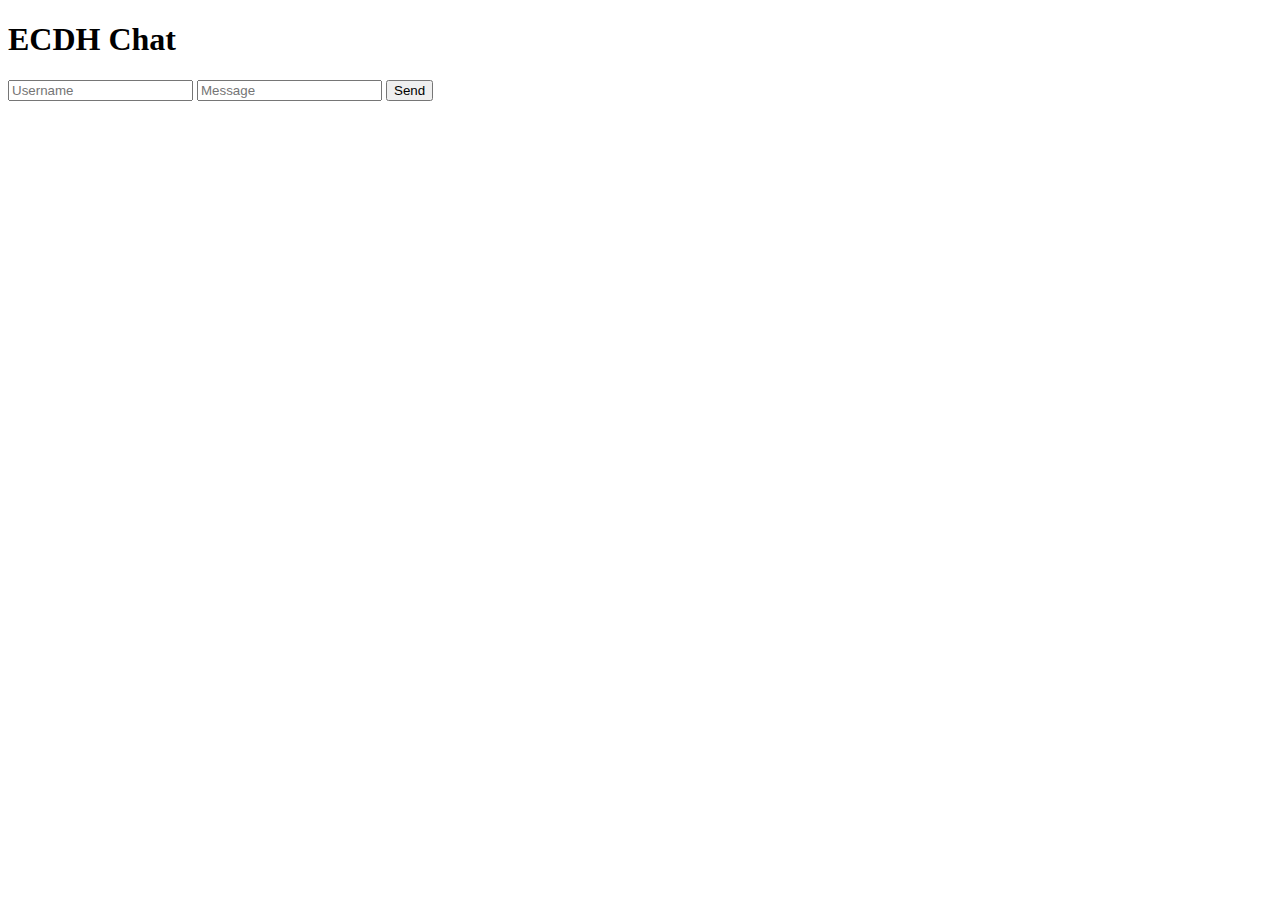
==== index.html @ b6a7b6bc "Update index.html" ====
<!-- index.html -->
<!DOCTYPE html>
<html>
<head>
  <title>Chat</title>
  <link rel="stylesheet" href="css/style.css">
</head>
<body>
  <h1>ECDH Chat</h1>
  <input id="username" type="text" placeholder="Username">
  <input id="message" type="text" placeholder="Message">
  <button id="send">Send</button>
  <div id="chat-log"></div>

  <script src="js/script.js"></script>
</body>
</html>
---- css/style.css ----

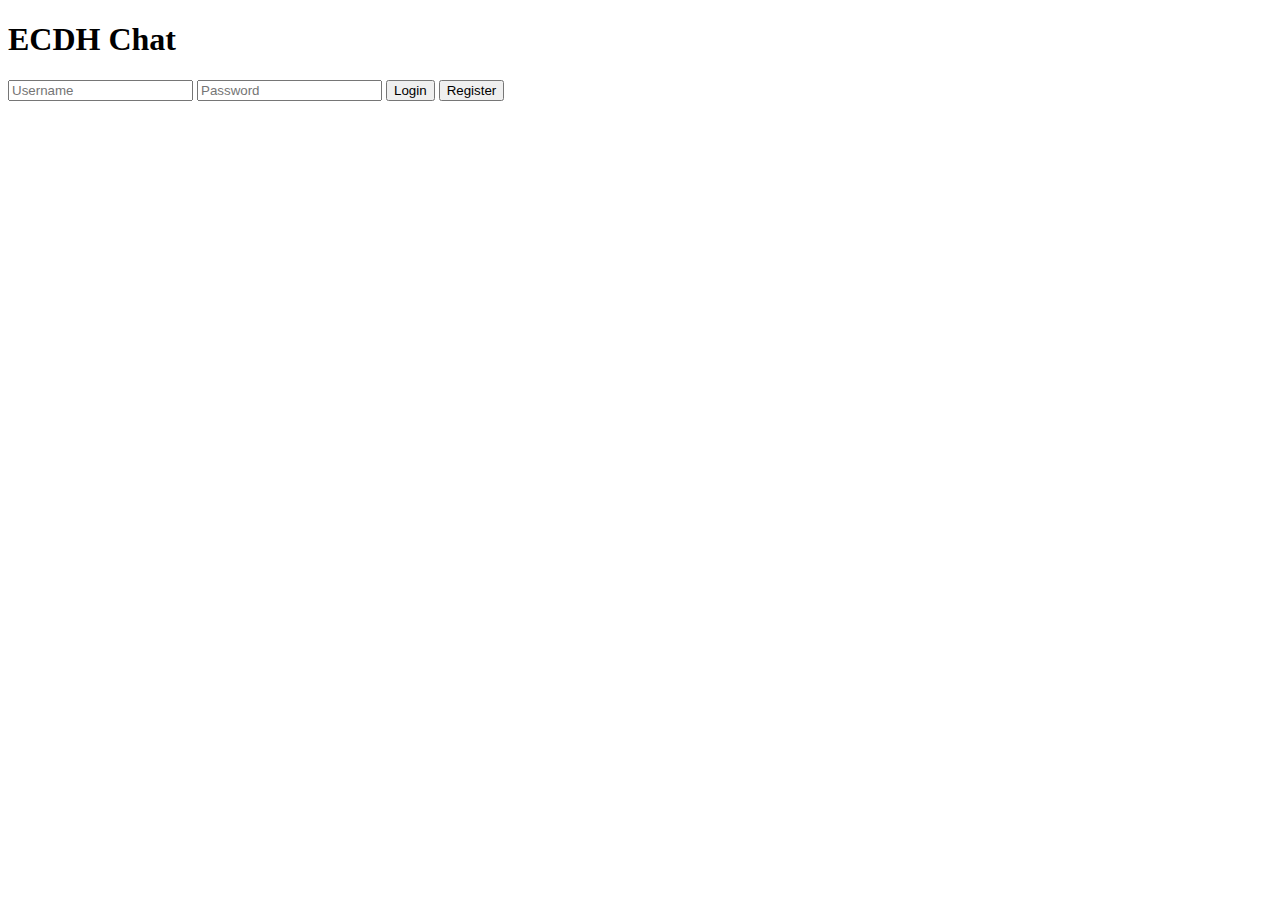
==== commit 19ada95b: "Update index.html" ====
--- a/index.html
+++ b/index.html
@@ -8,8 +8,9 @@
 <body>
   <h1>ECDH Chat</h1>
   <input id="username" type="text" placeholder="Username">
-  <input id="message" type="text" placeholder="Message">
-  <button id="send">Send</button>
+  <input id="password" type="password" placeholder="Password">
+  <button id="login">Login</button>
+  <button id="register">Register</button>
   <div id="chat-log"></div>
 
   <script src="js/script.js"></script>
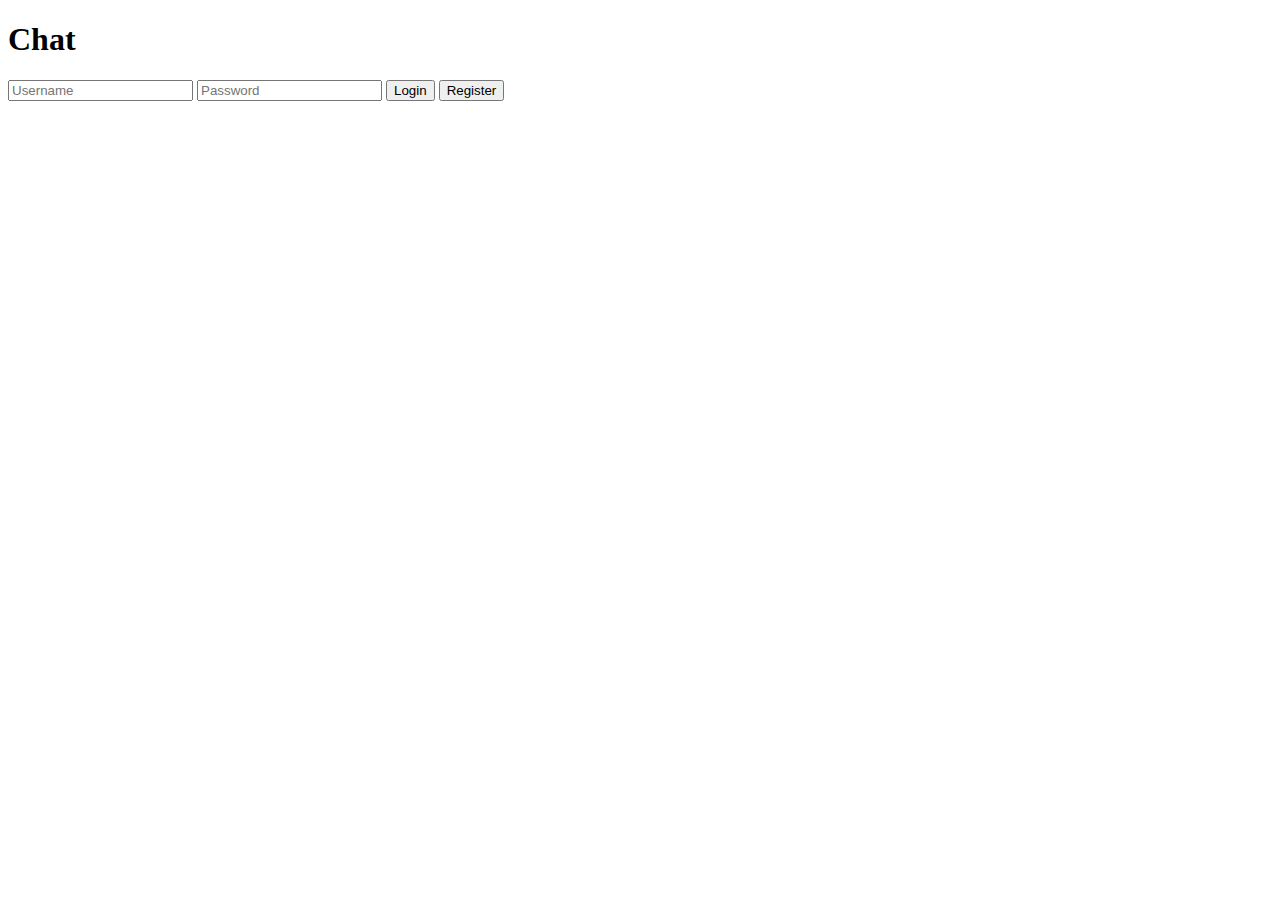
==== commit 58e597c6: "Update index.html" ====
--- a/index.html
+++ b/index.html
@@ -6,7 +6,7 @@
   <link rel="stylesheet" href="css/style.css">
 </head>
 <body>
-  <h1>ECDH Chat</h1>
+  <h1>Chat</h1>
   <input id="username" type="text" placeholder="Username">
   <input id="password" type="password" placeholder="Password">
   <button id="login">Login</button>
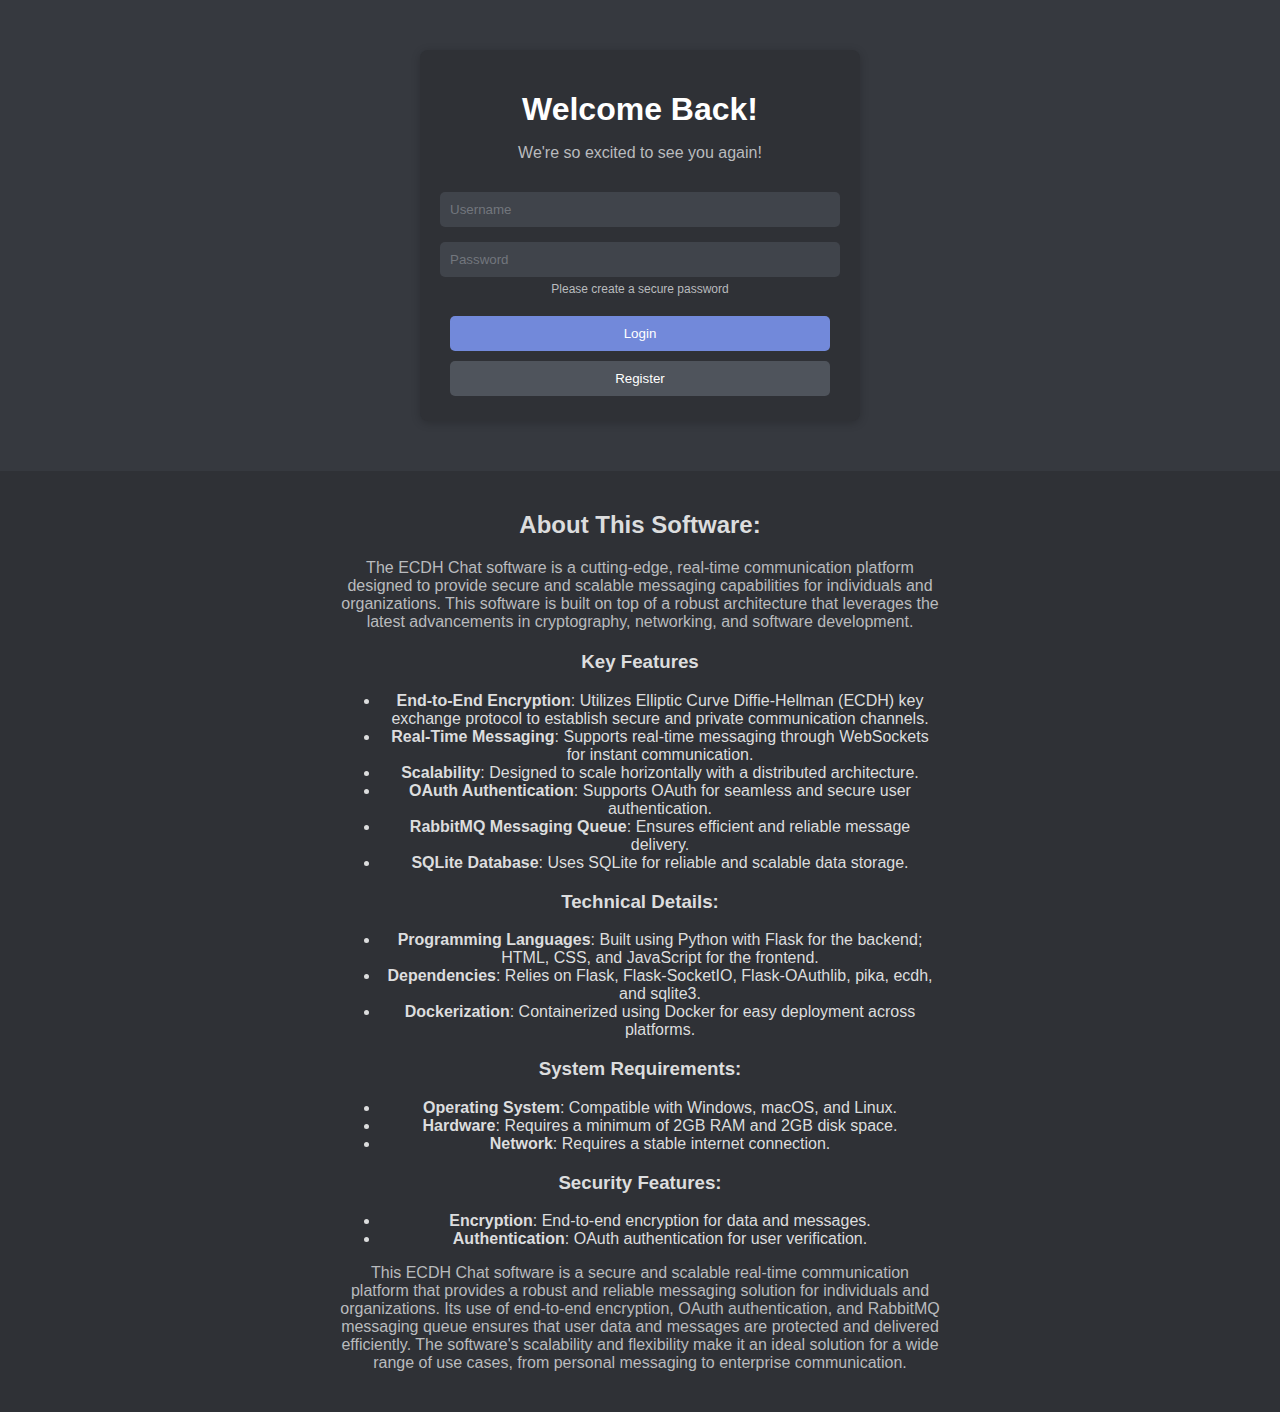
==== commit 0cb29991: "Update index.html" ====
--- a/index.html
+++ b/index.html
@@ -1,18 +1,78 @@
-<!-- index.html -->
 <!DOCTYPE html>
-<html>
+<html lang="en">
 <head>
-  <title>Chat</title>
+  <meta charset="UTF-8">
+  <meta name="viewport" content="width=device-width, initial-scale=1.0">
+  <title>ECDH Privacy App V2.9</title>
   <link rel="stylesheet" href="css/style.css">
 </head>
 <body>
-  <h1>Chat</h1>
-  <input id="username" type="text" placeholder="Username">
-  <input id="password" type="password" placeholder="Password">
-  <button id="login">Login</button>
-  <button id="register">Register</button>
-  <div id="chat-log"></div>
+  <div class="container">
+    <div class="login-panel">
+      <h1>Welcome Back!</h1>
+      <p>We're so excited to see you again!</p>
+      <input id="username" type="text" placeholder="Username" class="input-field">
+      <input id="password" type="password" placeholder="Password" class="input-field">
+      <small class="password-hint">Please create a secure password</small>
+      <button id="login" class="btn">Login</button>
+      <button id="register" class="btn btn-secondary">Register</button>
+    </div>
+    <div id="chat-log" class="chat-log">
+    </div>
+  </div>
+
+  <div class="info-section" id="info">
+    <div class="info-text">
+      <h2>About This Software:</h2>
+      <p>The ECDH Chat software is a cutting-edge, real-time communication platform designed to provide secure and scalable messaging capabilities for individuals and organizations. This software is built on top of a robust architecture that leverages the latest advancements in cryptography, networking, and software development.</p>
+      
+      <h3>Key Features</h3>
+      <ul>
+        <li><strong>End-to-End Encryption</strong>: Utilizes Elliptic Curve Diffie-Hellman (ECDH) key exchange protocol to establish secure and private communication channels.</li>
+        <li><strong>Real-Time Messaging</strong>: Supports real-time messaging through WebSockets for instant communication.</li>
+        <li><strong>Scalability</strong>: Designed to scale horizontally with a distributed architecture.</li>
+        <li><strong>OAuth Authentication</strong>: Supports OAuth for seamless and secure user authentication.</li>
+        <li><strong>RabbitMQ Messaging Queue</strong>: Ensures efficient and reliable message delivery.</li>
+        <li><strong>SQLite Database</strong>: Uses SQLite for reliable and scalable data storage.</li>
+      </ul>
+
+      <h3>Technical Details:</h3>
+      <ul>
+        <li><strong>Programming Languages</strong>: Built using Python with Flask for the backend; HTML, CSS, and JavaScript for the frontend.</li>
+        <li><strong>Dependencies</strong>: Relies on Flask, Flask-SocketIO, Flask-OAuthlib, pika, ecdh, and sqlite3.</li>
+        <li><strong>Dockerization</strong>: Containerized using Docker for easy deployment across platforms.</li>
+      </ul>
+    
+      <h3>System Requirements:</h3>
+      <ul>
+        <li><strong>Operating System</strong>: Compatible with Windows, macOS, and Linux.</li>
+        <li><strong>Hardware</strong>: Requires a minimum of 2GB RAM and 2GB disk space.</li>
+        <li><strong>Network</strong>: Requires a stable internet connection.</li>
+      </ul>
+
+      <h3>Security Features:</h3>
+      <ul>
+        <li><strong>Encryption</strong>: End-to-end encryption for data and messages.</li>
+        <li><strong>Authentication</strong>: OAuth authentication for user verification.</li>
+      </ul>
+
+      <p>This ECDH Chat software is a secure and scalable real-time communication platform that provides a robust and reliable messaging solution for individuals and organizations. Its use of end-to-end encryption, OAuth authentication, and RabbitMQ messaging queue ensures that user data and messages are protected and delivered efficiently. The software's scalability and flexibility make it an ideal solution for a wide range of use cases, from personal messaging to enterprise communication.</p>
+    </div>
+  </div>
 
   <script src="js/script.js"></script>
+  <script>
+    document.addEventListener('DOMContentLoaded', function() { // JavaScript to trigger the floating effect
+ const infoText = document.querySelector('.info-text');
+      const observer = new IntersectionObserver(entries => {
+        entries.forEach(entry => {
+          if (entry.isIntersecting) {
+            entry.target.classList.add('in-view');
+          }
+        });
+      });
+      observer.observe(infoText);
+    });
+  </script>
 </body>
 </html>
--- a/css/style.css
+++ b/css/style.css
@@ -1 +1,107 @@
+body {
+  background-color: #36393f;
+  color: #dcddde;
+  font-family: 'Segoe UI', Tahoma, Geneva, Verdana, sans-serif;
+  margin: 0;
+  padding: 0;
+  display: flex;
+  flex-direction: column;
+  align-items: center;
+}
 
+.container {
+  width: 90%;
+  max-width: 400px;
+  background-color: #2f3136;
+  padding: 20px;
+  border-radius: 8px;
+  box-shadow: 0 2px 10px rgba(0, 0, 0, 0.2);
+  margin-top: 50px;
+  text-align: center;
+}
+
+h1 {
+  color: #ffffff;
+  margin-bottom: 10px;
+}
+
+p {
+  color: #b9bbbe;
+  margin-bottom: 20px;
+}
+
+.input-field {
+  width: calc(100% - 20px);
+  padding: 10px;
+  margin: 10px 0 5px;
+  border: none;
+  border-radius: 5px;
+  background-color: #40444b;
+  color: #dcddde;
+}
+
+.input-field::placeholder {
+  color: #72767d;
+}
+
+.password-hint {
+  display: block;
+  color: #b9bbbe;
+  font-size: 12px;
+  margin-bottom: 15px;
+}
+
+.btn {
+  width: calc(100% - 20px);
+  padding: 10px;
+  margin: 5px 0;
+  border: none;
+  border-radius: 5px;
+  background-color: #7289da;
+  color: #ffffff;
+  cursor: pointer;
+  transition: background-color 0.2s;
+}
+
+.btn:hover {
+  background-color: #5b6eae;
+}
+
+.btn-secondary {
+  background-color: #4f545c;
+}
+
+.btn-secondary:hover {
+  background-color: #3b3f45;
+}
+
+.chat-log {
+  display: none; /* Initially hidden until login is successful */
+  margin-top: 20px;
+  background-color: #292b2f;
+  padding: 10px;
+  border-radius: 5px;
+  max-height: 300px;
+  overflow-y: auto;
+}
+
+.info-section {
+  width: 100%;
+  background-color: #2f3136;
+  padding: 20px;
+  margin-top: 50px;
+  text-align: center;
+}
+
+.info-text {
+  max-width: 600px;
+  margin: 0 auto;
+  opacity: 0;
+  transform: translateY(20px);
+  transition: opacity 0.5s ease, transform 0.5s ease;
+}
+
+.info-text.in-view {
+  opacity: 1;
+  transform: translateY(0);
+}
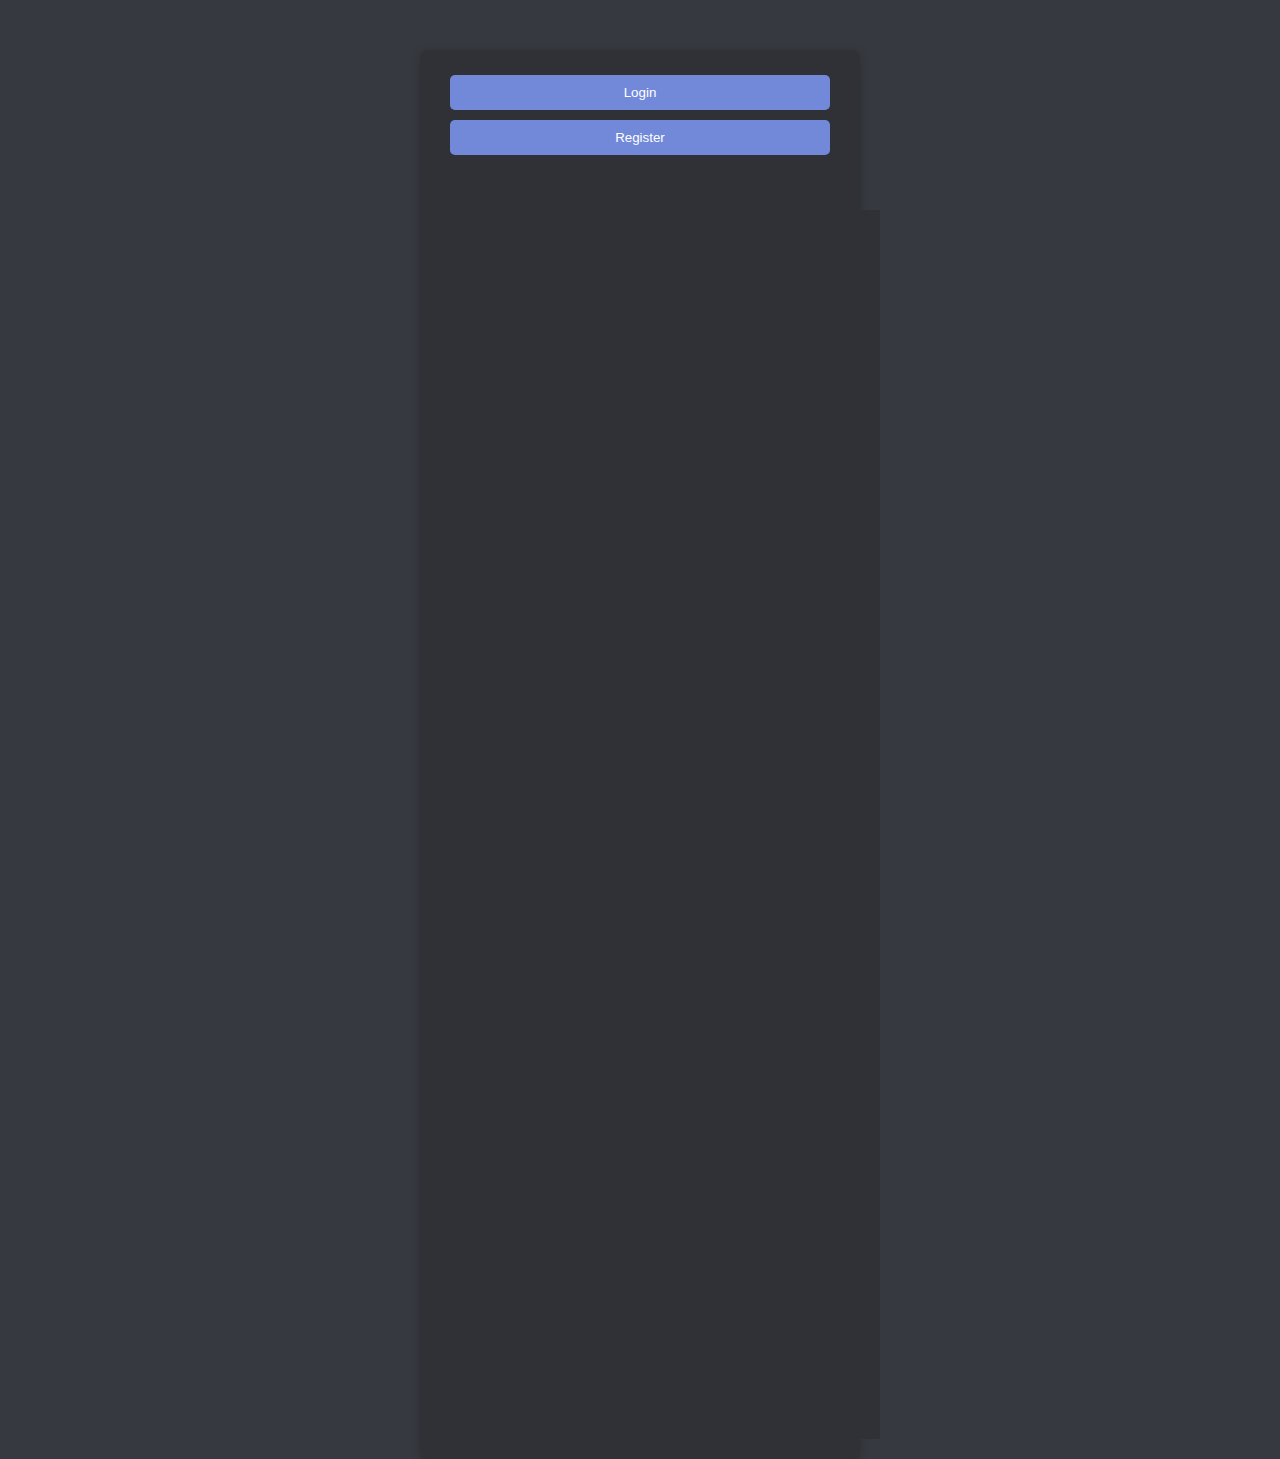
==== commit a985f950: "Update index.html" ====
--- a/index.html
+++ b/index.html
@@ -3,75 +3,64 @@
 <head>
   <meta charset="UTF-8">
   <meta name="viewport" content="width=device-width, initial-scale=1.0">
-  <title>ECDH Privacy App V2.9</title>
+  <title>ECDH Chat</title>
   <link rel="stylesheet" href="css/style.css">
 </head>
 <body>
   <div class="container">
-    <div class="login-panel">
-      <h1>Welcome Back!</h1>
-      <p>We're so excited to see you again!</p>
-      <input id="username" type="text" placeholder="Username" class="input-field">
-      <input id="password" type="password" placeholder="Password" class="input-field">
-      <small class="password-hint">Please create a secure password</small>
-      <button id="login" class="btn">Login</button>
-      <button id="register" class="btn btn-secondary">Register</button>
+    <div class="header">
+      <div class="header-right">
+        <button class="btn" id="login-button">Login</button>
+        <button class="btn" id="register-button">Register</button>
+      </div>
     </div>
-    <div id="chat-log" class="chat-log">
+    <div class="info-section" id="info">
+      <div class="info-text">
+        <h2>About This Software:</h2>
+        <p>The ECDH Chat software is a cutting-edge, real-time communication platform designed to provide secure and scalable messaging capabilities for individuals and organizations. This software is built on top of a robust architecture that leverages the latest advancements in cryptography, networking, and software development.</p>
+        
+        <h3>Key Features</h3>
+        <ul>
+          <li><strong>End-to-End Encryption</strong>: Utilizes Elliptic Curve Diffie-Hellman (ECDH) key exchange protocol to establish secure and private communication channels.</li>
+          <li><strong>Real-Time Messaging</strong>: Supports real-time messaging through WebSockets for instant communication.</li>
+          <li><strong>Scalability</strong>: Designed to scale horizontally with a distributed architecture.</li>
+          <li><strong>OAuth Authentication</strong>: Supports OAuth for seamless and secure user authentication.</li>
+          <li><strong>RabbitMQ Messaging Queue</strong>: Ensures efficient and reliable message delivery.</li>
+          <li><strong>SQLite Database</strong>: Uses SQLite for reliable and scalable data storage.</li>
+        </ul>
+
+        <h3>Technical Details:</h3>
+        <ul>
+          <li><strong>Programming Languages</strong>: Built using Python with Flask for the backend; HTML, CSS, and JavaScript for the frontend.</li>
+          <li><strong>Dependencies</strong>: Relies on Flask, Flask-SocketIO, Flask-OAuthlib, pika, ecdh, and sqlite3.</li>
+          <li><strong>Dockerization</strong>: Containerized using Docker for easy deployment across platforms.</li>
+        </ul>
+      
+        <h3>System Requirements:</h3>
+        <ul>
+          <li><strong>Operating System</strong>: Compatible with Windows, macOS, and Linux.</li>
+          <li><strong>Hardware</strong>: Requires a minimum of 2GB RAM and 2GB disk space.</li>
+          <li><strong>Network</strong>: Requires a stable internet connection.</li>
+        </ul>
+
+        <h3>Security Features:</h3>
+        <ul>
+          <li><strong>Encryption</strong>: End-to-end encryption for data and messages.</li>
+          <li><strong>Authentication</strong>: OAuth authentication for user verification.</li>
+        </ul>
+
+        <p>This ECDH Chat software is a secure and scalable real-time communication platform that provides a robust and reliable messaging solution for individuals and organizations. Its use of end-to-end encryption, OAuth authentication, and RabbitMQ messaging queue ensures that user data and messages are protected and delivered efficiently. The software's scalability and flexibility make it an ideal solution for a wide range of use cases, from personal messaging to enterprise communication.</p>
+      </div>
     </div>
   </div>
 
-  <div class="info-section" id="info">
-    <div class="info-text">
-      <h2>About This Software:</h2>
-      <p>The ECDH Chat software is a cutting-edge, real-time communication platform designed to provide secure and scalable messaging capabilities for individuals and organizations. This software is built on top of a robust architecture that leverages the latest advancements in cryptography, networking, and software development.</p>
-      
-      <h3>Key Features</h3>
-      <ul>
-        <li><strong>End-to-End Encryption</strong>: Utilizes Elliptic Curve Diffie-Hellman (ECDH) key exchange protocol to establish secure and private communication channels.</li>
-        <li><strong>Real-Time Messaging</strong>: Supports real-time messaging through WebSockets for instant communication.</li>
-        <li><strong>Scalability</strong>: Designed to scale horizontally with a distributed architecture.</li>
-        <li><strong>OAuth Authentication</strong>: Supports OAuth for seamless and secure user authentication.</li>
-        <li><strong>RabbitMQ Messaging Queue</strong>: Ensures efficient and reliable message delivery.</li>
-        <li><strong>SQLite Database</strong>: Uses SQLite for reliable and scalable data storage.</li>
-      </ul>
+  <script>
+    document.getElementById('login-button').addEventListener('click', () => {
+      window.location.href = 'src/doc/login/index.html';
+    });
 
-      <h3>Technical Details:</h3>
-      <ul>
-        <li><strong>Programming Languages</strong>: Built using Python with Flask for the backend; HTML, CSS, and JavaScript for the frontend.</li>
-        <li><strong>Dependencies</strong>: Relies on Flask, Flask-SocketIO, Flask-OAuthlib, pika, ecdh, and sqlite3.</li>
-        <li><strong>Dockerization</strong>: Containerized using Docker for easy deployment across platforms.</li>
-      </ul>
-    
-      <h3>System Requirements:</h3>
-      <ul>
-        <li><strong>Operating System</strong>: Compatible with Windows, macOS, and Linux.</li>
-        <li><strong>Hardware</strong>: Requires a minimum of 2GB RAM and 2GB disk space.</li>
-        <li><strong>Network</strong>: Requires a stable internet connection.</li>
-      </ul>
-
-      <h3>Security Features:</h3>
-      <ul>
-        <li><strong>Encryption</strong>: End-to-end encryption for data and messages.</li>
-        <li><strong>Authentication</strong>: OAuth authentication for user verification.</li>
-      </ul>
-
-      <p>This ECDH Chat software is a secure and scalable real-time communication platform that provides a robust and reliable messaging solution for individuals and organizations. Its use of end-to-end encryption, OAuth authentication, and RabbitMQ messaging queue ensures that user data and messages are protected and delivered efficiently. The software's scalability and flexibility make it an ideal solution for a wide range of use cases, from personal messaging to enterprise communication.</p>
-    </div>
-  </div>
-
-  <script src="js/script.js"></script>
-  <script>
-    document.addEventListener('DOMContentLoaded', function() { // JavaScript to trigger the floating effect
- const infoText = document.querySelector('.info-text');
-      const observer = new IntersectionObserver(entries => {
-        entries.forEach(entry => {
-          if (entry.isIntersecting) {
-            entry.target.classList.add('in-view');
-          }
-        });
-      });
-      observer.observe(infoText);
+    document.getElementById('register-button').addEventListener('click', () => {
+      window.location.href = 'src/doc/register/index.html';
     });
   </script>
 </body>
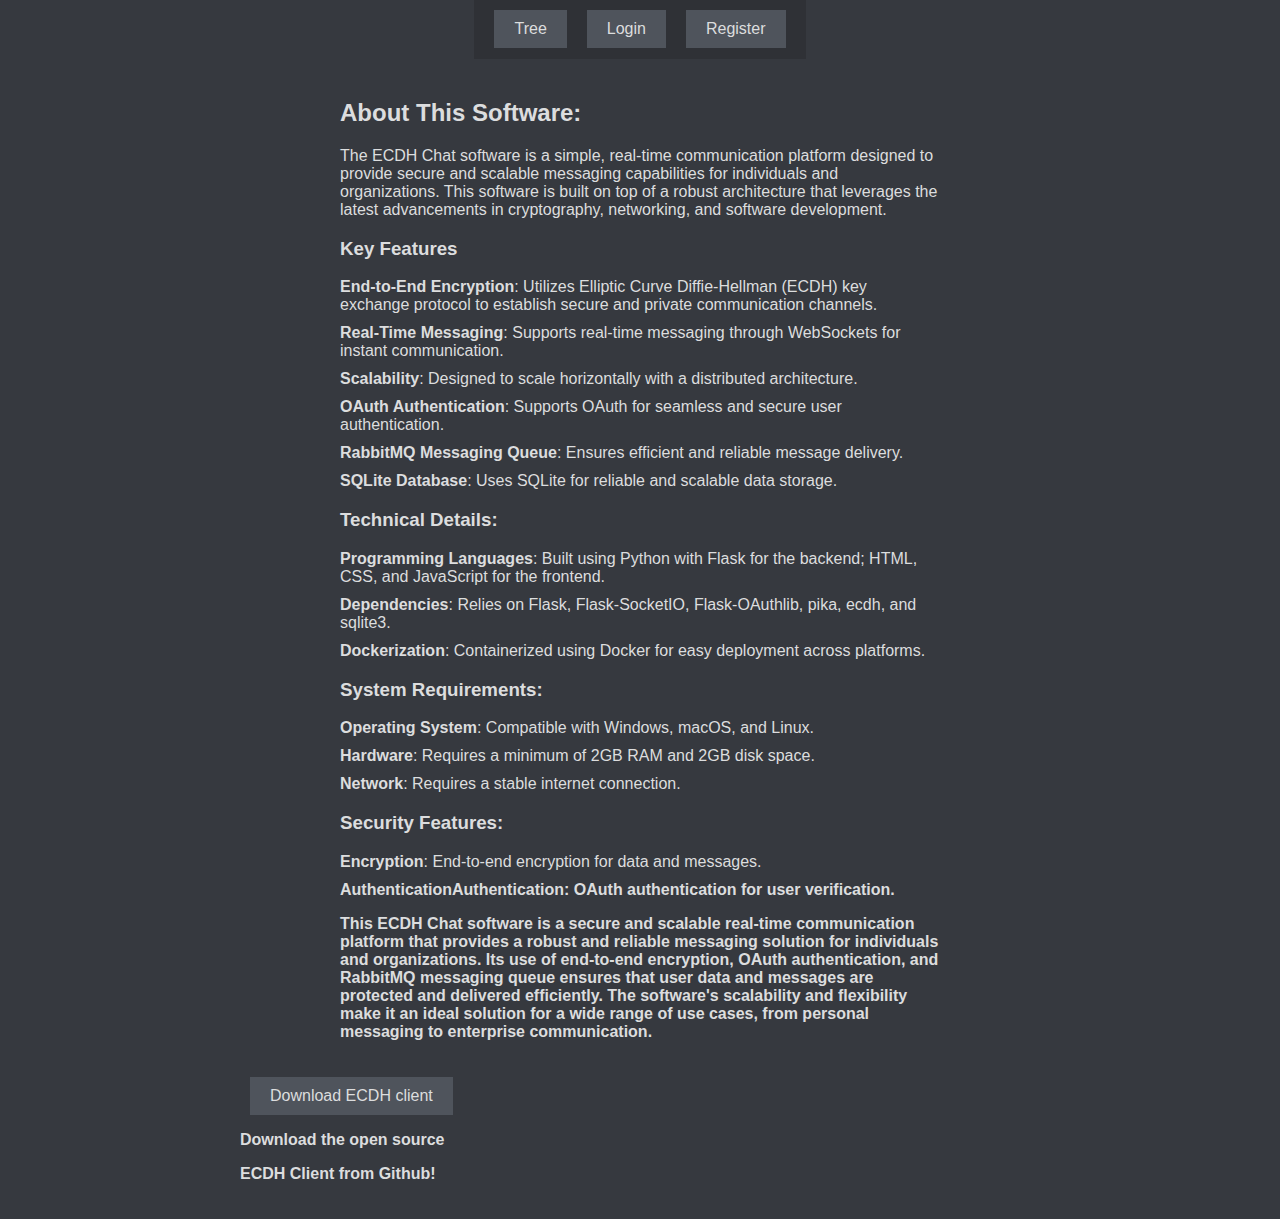
==== commit 4de749d3: "Rename TEST/index.html to index.html" ====
--- a/index.html
+++ b/index.html
@@ -7,17 +7,20 @@
   <link rel="stylesheet" href="css/style.css">
 </head>
 <body>
+  <div class="header">
+    <div class="header-left">
+      <button class="btn tree-btn" id="tree-button">Tree</button>
+    </div>
+    <div class="header-right">
+      <button class="btn login-btn" id="login-button">Login</button>
+      <button class="btn" id="register-button">Register</button>
+    </div>
+  </div>
   <div class="container">
-    <div class="header">
-      <div class="header-right">
-        <button class="btn" id="login-button">Login</button>
-        <button class="btn" id="register-button">Register</button>
-      </div>
-    </div>
     <div class="info-section" id="info">
       <div class="info-text">
         <h2>About This Software:</h2>
-        <p>The ECDH Chat software is a cutting-edge, real-time communication platform designed to provide secure and scalable messaging capabilities for individuals and organizations. This software is built on top of a robust architecture that leverages the latest advancements in cryptography, networking, and software development.</p>
+        <p>The ECDH Chat software is a simple, real-time communication platform designed to provide secure and scalable messaging capabilities for individuals and organizations. This software is built on top of a robust architecture that leverages the latest advancements in cryptography, networking, and software development.</p>
         
         <h3>Key Features</h3>
         <ul>
@@ -46,11 +49,16 @@
         <h3>Security Features:</h3>
         <ul>
           <li><strong>Encryption</strong>: End-to-end encryption for data and messages.</li>
-          <li><strong>Authentication</strong>: OAuth authentication for user verification.</li>
+          <li><strong>Authentication</ li><strong>Authentication</strong>: OAuth authentication for user verification.</li>
         </ul>
 
         <p>This ECDH Chat software is a secure and scalable real-time communication platform that provides a robust and reliable messaging solution for individuals and organizations. Its use of end-to-end encryption, OAuth authentication, and RabbitMQ messaging queue ensures that user data and messages are protected and delivered efficiently. The software's scalability and flexibility make it an ideal solution for a wide range of use cases, from personal messaging to enterprise communication.</p>
       </div>
+    </div>
+    <div class="right-section">
+      <button class="btn download-btn" id="download-button">Download ECDH client</button>
+      <p>Download the open source</p>
+      <p>ECDH Client from Github!</p>
     </div>
   </div>
 
@@ -62,6 +70,15 @@
     document.getElementById('register-button').addEventListener('click', () => {
       window.location.href = 'src/doc/register/index.html';
     });
+
+    document.getElementById('tree-button').addEventListener('click', () => {
+      window.location.href = 'src/doc/tree/index.html';
+    });
+
+    document.getElementById('download-button').addEventListener('click', () => {
+      const downloadUrl = 'https://github.com/<release-link>'; // will add a link to the relases when this software is done
+      window.location.href = downloadUrl;
+    });
   </script>
 </body>
 </html>
--- a/css/style.css
+++ b/css/style.css
@@ -10,98 +10,64 @@
 }
 
 .container {
-  width: 90%;
-  max-width: 400px;
-  background-color: #2f3136;
+  width: 100%;
+  max-width: 800px;
+  margin: 0 auto;
   padding: 20px;
-  border-radius: 8px;
-  box-shadow: 0 2px 10px rgba(0, 0, 0, 0.2);
-  margin-top: 50px;
-  text-align: center;
 }
 
-h1 {
-  color: #ffffff;
-  margin-bottom: 10px;
+.header {
+  background-color: #2f3136;
+  padding: 10px;
+  border-bottom: 1px solid #2f3136;
+  display: flex;
+  justify-content: flex-end;
 }
 
-p {
-  color: #b9bbbe;
-  margin-bottom: 20px;
-}
-
-.input-field {
-  width: calc(100% - 20px);
-  padding: 10px;
-  margin: 10px 0 5px;
-  border: none;
-  border-radius: 5px;
-  background-color: #40444b;
-  color: #dcddde;
-}
-
-.input-field::placeholder {
-  color: #72767d;
-}
-
-.password-hint {
-  display: block;
-  color: #b9bbbe;
-  font-size: 12px;
-  margin-bottom: 15px;
+.header-right {
+  display: flex ;
+  align-items: center;
 }
 
 .btn {
-  width: calc(100% - 20px);
-  padding: 10px;
-  margin: 5px 0;
+  background-color: #4f545c;
+  color: #dcddde;
   border: none;
-  border-radius: 5px;
-  background-color: #7289da;
-  color: #ffffff;
+  padding: 10px 20px;
+  font-size: 16px;
   cursor: pointer;
-  transition: background-color 0.2s;
+  margin: 0 10px;
 }
 
 .btn:hover {
-  background-color: #5b6eae;
-}
-
-.btn-secondary {
-  background-color: #4f545c;
-}
-
-.btn-secondary:hover {
-  background-color: #3b3f45;
-}
-
-.chat-log {
-  display: none; /* Initially hidden until login is successful */
-  margin-top: 20px;
-  background-color: #292b2f;
-  padding: 10px;
-  border-radius: 5px;
-  max-height: 300px;
-  overflow-y: auto;
+  background-color: #5f656d;
 }
 
 .info-section {
-  width: 100%;
-  background-color: #2f3136;
   padding: 20px;
-  margin-top: 50px;
   text-align: center;
 }
 
 .info-text {
   max-width: 600px;
   margin: 0 auto;
-  opacity: 0;
-  transform: translateY(20px);
-  transition: opacity 0.5s ease, transform 0.5s ease;
+  text-align: left;
 }
 
-.info-text.in-view {
-  opacity: 1;
-  transform: translateY(0);
+.info-text h2 {
+  margin-top: 0;
 }
+
+.info-text ul {
+  list-style: none;
+  padding: 0;
+  margin: 0;
+}
+
+.info-text li {
+  margin-bottom: 10px;
+}
+
+.info-text strong {
+  font-weight: bold;
+}
